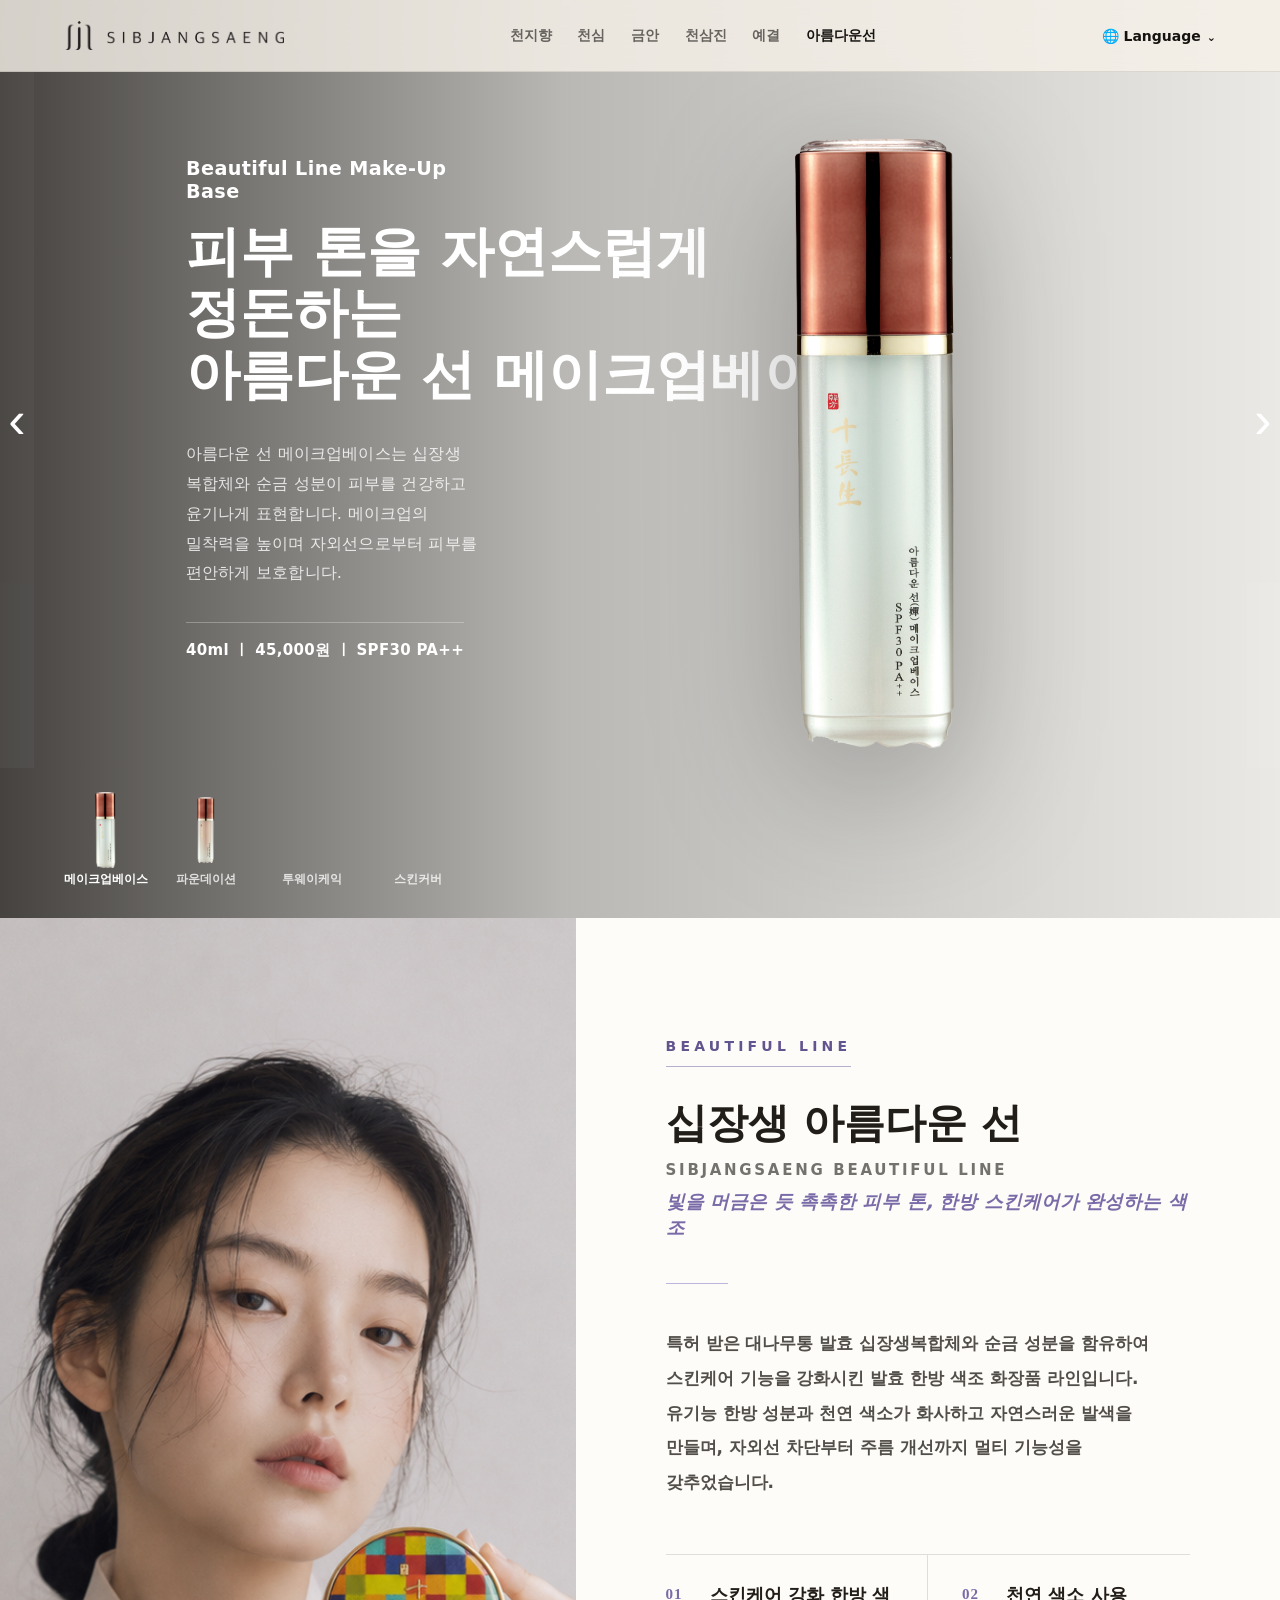
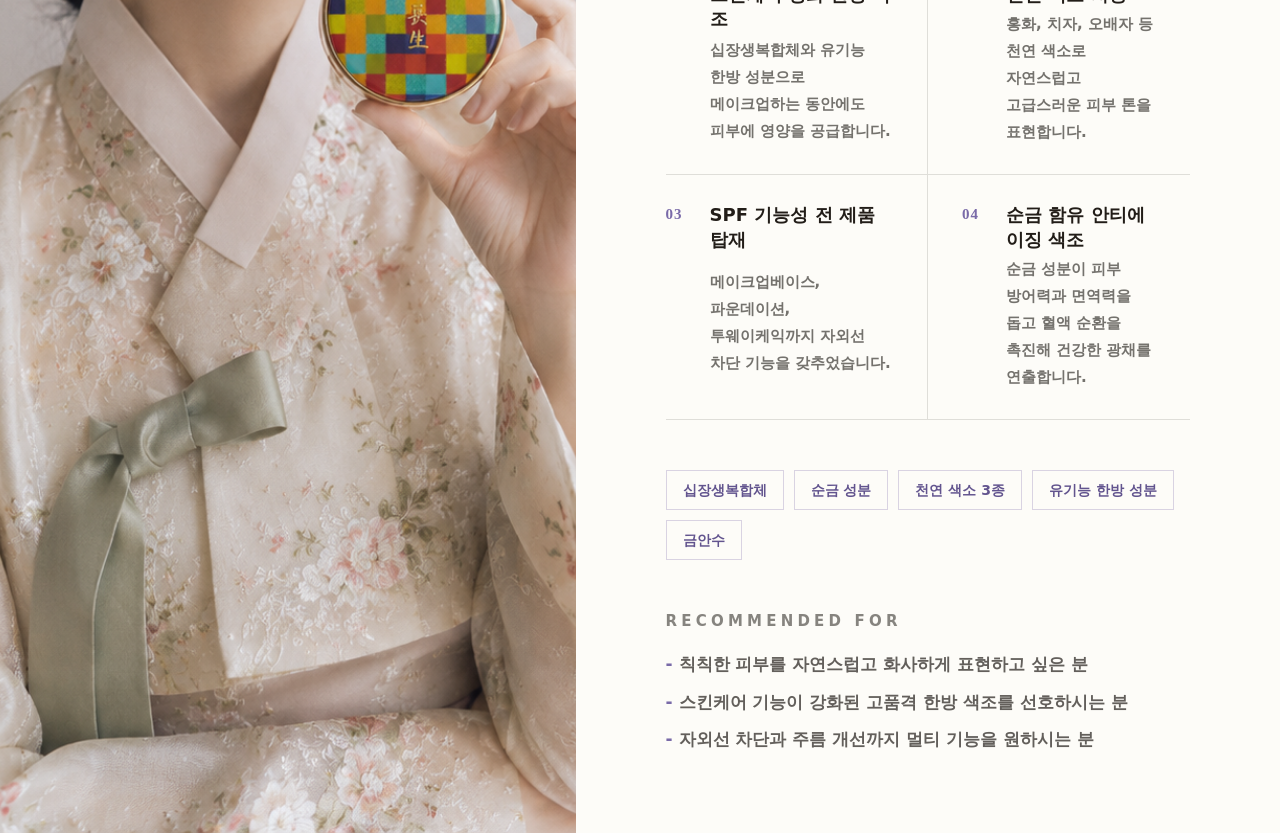
==== areumdaunseon.html @ 3af826fe "update" ====
<!doctype html>
<html lang="ko">
  <head>
    <meta charset="utf-8" />
    <meta name="viewport" content="width=device-width, initial-scale=1" />
    <title>아름다운선 | 십장생</title>
    <meta name="description" content="십장생 아름다운선 라인의 비주얼 제품소개 페이지입니다." />
    <link rel="stylesheet" href="product.css" />
  </head>
  <body class="has-line-info">
    <header class="product-header">
      <a class="product-logo" href="index.html" aria-label="십장생 홈">
        <img src="assets/logo-sipjangsaeng.png" alt="SIBJANGSAENG" />
      </a>
      <nav aria-label="제품 라인 메뉴">
        <a href="cheonjihyang.html"><span data-i18n="line.cheonjihyang">천지향</span></a>
        <a href="cheonsim.html"><span data-i18n="line.cheonsim">천심</span></a>
        <a href="kuman.html"><span data-i18n="line.kuman">금안</span></a>
        <a href="cheonsamjin.html"><span data-i18n="line.cheonsamjin">천삼진</span></a>
        <a href="yegyeol.html"><span data-i18n="line.yegyeol">예결</span></a>
        <a class="is-active" href="areumdaunseon.html"><span data-i18n="line.beautiful">아름다운선</span></a>
      </nav>
      <div class="language-menu product-language-menu">
        <button class="language-toggle" type="button" aria-expanded="false" aria-haspopup="true">🌐 Language</button>
        <div class="language-panel" aria-label="Language selection">
          <button type="button" data-lang="ko">한국어</button>
          <button type="button" data-lang="en">English</button>
          <button type="button" data-lang="ja">日本語</button>
          <button type="button" data-lang="zh-CN">中文</button>
          <button type="button" data-lang="fr">Français</button>
          <button type="button" data-lang="it">Italiano</button>
          <button type="button" data-lang="es">Español</button>
          <button type="button" data-lang="de">Deutsch</button>
          <button type="button" data-lang="pt">Português</button>
          <button type="button" data-lang="th">ไทย</button>
            <button type="button" data-lang="ru">Русский</button>
            <button type="button" data-lang="uz">Oʻzbek</button>
        </div>
      </div>
      <button class="product-menu-button" type="button" aria-label="제품 라인 메뉴 열기" aria-expanded="false" data-product-menu-button>
        <span></span>
        <span></span>
        <span></span>
      </button>
    </header>

    <main class="product-page" data-product-line="areumdaunseon" style="--detail-bg: url('assets/beautiful-line-bg.png')">
      <button class="product-arrow product-arrow-prev" type="button" data-detail-prev aria-label="이전 제품">‹</button>
      <section class="product-hero" aria-live="polite">
        <div class="product-copy is-active" data-detail-copy></div>
        <div class="product-visual is-active" data-detail-visual></div>
      </section>
      <nav class="product-thumbs" aria-label="아름다운선 제품 바로가기">
        <div class="product-thumbs-viewport">
          <div class="product-thumbs-track" data-detail-thumb-track></div>
        </div>
      </nav>
      <button class="product-arrow product-arrow-next" type="button" data-detail-next aria-label="다음 제품">›</button>
    </main>

    <section class="line-info-section line-info-beautiful" aria-labelledby="beautiful-info-title">
      <div class="line-info-media">
        <img src="assets/beautiful-info-model.png" alt="아름다운선 라인 이미지" />
      </div>
      <div class="line-info-content">
        <p class="line-info-label">BEAUTIFUL LINE</p>
        <h2 id="beautiful-info-title">십장생 아름다운 선</h2>
        <p class="line-info-subtitle">SIBJANGSAENG BEAUTIFUL LINE</p>
        <p class="line-info-quote">빛을 머금은 듯 촉촉한 피부 톤, 한방 스킨케어가 완성하는 색조</p>
        <span class="line-info-rule" aria-hidden="true"></span>
        <p class="line-info-lead">
          특허 받은 대나무통 발효 십장생복합체와 순금 성분을 함유하여 스킨케어 기능을
          강화시킨 발효 한방 색조 화장품 라인입니다. 유기능 한방 성분과 천연 색소가
          화사하고 자연스러운 발색을 만들며, 자외선 차단부터 주름 개선까지 멀티 기능성을 갖추었습니다.
        </p>
        <div class="line-info-cards">
          <article>
            <span>01</span>
            <h3>스킨케어 강화 한방 색조</h3>
            <p>십장생복합체와 유기능 한방 성분으로 메이크업하는 동안에도 피부에 영양을 공급합니다.</p>
          </article>
          <article>
            <span>02</span>
            <h3>천연 색소 사용</h3>
            <p>홍화, 치자, 오배자 등 천연 색소로 자연스럽고 고급스러운 피부 톤을 표현합니다.</p>
          </article>
          <article>
            <span>03</span>
            <h3>SPF 기능성 전 제품 탑재</h3>
            <p>메이크업베이스, 파운데이션, 투웨이케익까지 자외선 차단 기능을 갖추었습니다.</p>
          </article>
          <article>
            <span>04</span>
            <h3>순금 함유 안티에이징 색조</h3>
            <p>순금 성분이 피부 방어력과 면역력을 돕고 혈액 순환을 촉진해 건강한 광채를 연출합니다.</p>
          </article>
        </div>
        <div class="line-info-tags" aria-label="아름다운선 핵심 키워드">
          <span>십장생복합체</span>
          <span>순금 성분</span>
          <span>천연 색소 3종</span>
          <span>유기능 한방 성분</span>
          <span>금안수</span>
        </div>
        <div class="line-info-recommend">
          <h3>RECOMMENDED FOR</h3>
          <p>칙칙한 피부를 자연스럽고 화사하게 표현하고 싶은 분</p>
          <p>스킨케어 기능이 강화된 고품격 한방 색조를 선호하시는 분</p>
          <p>자외선 차단과 주름 개선까지 멀티 기능을 원하시는 분</p>
        </div>
      </div>
    </section>

    <script src="i18n.js"></script>
    <script src="product.js"></script>
  </body>
</html>
---- product.css ----
:root {
  --ink: #15130f;
  --paper: #f6f1e8;
}

* {
  box-sizing: border-box;
}

body {
  margin: 0;
  background: var(--paper);
  color: #fff;
  font-family: "Apple SD Gothic Neo", "Noto Sans KR", system-ui, sans-serif;
}

body.has-line-info {
  background: #fdfcf8;
}

a {
  color: inherit;
  text-decoration: none;
}

.product-header {
  align-items: center;
  background: rgba(246, 241, 232, 0.82);
  backdrop-filter: blur(18px);
  border-bottom: 1px solid rgba(21, 19, 15, 0.1);
  color: var(--ink);
  display: flex;
  height: 72px;
  justify-content: space-between;
  left: 0;
  padding: 0 clamp(20px, 5vw, 72px);
  position: fixed;
  right: 0;
  top: 0;
  z-index: 10;
}

.product-logo {
  align-items: center;
  display: flex;
  height: 42px;
  width: min(220px, 42vw);
}

.product-logo img {
  display: block;
  max-height: 34px;
  object-fit: contain;
  object-position: left center;
  width: 100%;
}

.product-header nav {
  display: flex;
  gap: clamp(14px, 2vw, 34px);
  font-size: 14px;
  font-weight: 700;
}

.product-header nav a {
  opacity: 0.62;
}

.product-header nav a.is-active,
.product-header nav a:hover {
  opacity: 1;
}

.language-menu {
  position: relative;
}

.language-toggle {
  appearance: none;
  background: transparent;
  border: 0;
  color: inherit;
  cursor: pointer;
  font: inherit;
  font-size: 14px;
  font-weight: 700;
  padding: 0;
}

.language-toggle::after {
  content: "⌄";
  font-size: 11px;
  margin-left: 6px;
}

.language-panel {
  background: rgba(253, 252, 248, 0.98);
  border: 1px solid rgba(21, 19, 15, 0.12);
  box-shadow: 0 18px 40px rgba(21, 19, 15, 0.14);
  display: grid;
  gap: 2px;
  min-width: 156px;
  opacity: 0;
  padding: 10px;
  pointer-events: none;
  position: absolute;
  right: 0;
  top: calc(100% + 18px);
  transform: translateY(-8px);
  transition: opacity 180ms ease, transform 180ms ease;
}

.language-menu.is-open .language-panel {
  opacity: 1;
  pointer-events: auto;
  transform: translateY(0);
}

.language-panel button {
  appearance: none;
  background: transparent;
  border: 0;
  color: var(--ink);
  cursor: pointer;
  font: inherit;
  font-size: 13px;
  padding: 9px 10px;
  text-align: left;
}

.language-panel button:hover {
  background: rgba(154, 106, 55, 0.1);
}

.language-panel button.is-active {
  background: rgba(154, 106, 55, 0.16);
  font-weight: 800;
}

.product-menu-button {
  align-items: center;
  appearance: none;
  background: transparent;
  border: 0;
  color: var(--ink);
  cursor: pointer;
  display: none;
  flex-direction: column;
  gap: 5px;
  height: 42px;
  justify-content: center;
  padding: 0;
  width: 42px;
}

.product-menu-button span {
  background: currentColor;
  display: block;
  height: 1.5px;
  transition:
    opacity 220ms ease,
    transform 220ms ease;
  width: 23px;
}

.product-header.is-menu-open .product-menu-button span:nth-child(1) {
  transform: translateY(6.5px) rotate(45deg);
}

.product-header.is-menu-open .product-menu-button span:nth-child(2) {
  opacity: 0;
}

.product-header.is-menu-open .product-menu-button span:nth-child(3) {
  transform: translateY(-6.5px) rotate(-45deg);
}

.product-page {
  min-height: 100vh;
  overflow: hidden;
  position: relative;
}

.product-page::before {
  background:
    linear-gradient(90deg, rgba(11, 8, 6, 0.76), rgba(11, 8, 6, 0.28) 44%, rgba(11, 8, 6, 0.08)),
    var(--detail-bg) center / cover;
  content: "";
  inset: 0;
  position: absolute;
}

.product-hero {
  align-items: center;
  display: grid;
  gap: clamp(64px, 8vw, 142px);
  grid-template-columns: minmax(330px, 0.72fr) minmax(360px, 1.08fr);
  min-height: 100vh;
  padding: 120px clamp(72px, 10vw, 180px) 70px;
  position: relative;
  z-index: 1;
}

.product-copy {
  max-width: 560px;
  margin-left: clamp(58px, 4vw, 96px);
}

.product-kicker {
  font-size: clamp(15px, 1.5vw, 22px);
  font-weight: 700;
  letter-spacing: 0.02em;
  margin: 0 0 18px;
}

.product-kicker br {
  display: block;
}

.product-copy h1 {
  font-size: clamp(38px, 4.25vw, 72px);
  font-weight: 800;
  line-height: 1.13;
  margin: 0;
}

.product-copy-compact h1 {
  font-size: clamp(34px, 3.65vw, 62px);
}

.product-copy h1 span {
  display: block;
  white-space: nowrap;
}

.product-copy-translated h1 span {
  overflow-wrap: anywhere;
  white-space: normal !important;
}



.product-copy > p:not(.product-kicker):not(.product-meta) {
  color: rgba(255, 255, 255, 0.82);
  font-size: clamp(16px, 1.28vw, 20px);
  letter-spacing: 0.01em;
  line-height: 2.05;
  margin: 34px 0 0;
  max-width: 620px;
  word-break: keep-all;
}

.product-meta {
  border-top: 1px solid rgba(255, 255, 255, 0.28);
  color: #fff;
  display: inline-flex;
  font-size: clamp(15px, 1.08vw, 18px);
  font-weight: 700;
  letter-spacing: 0.02em;
  margin-top: 34px;
  padding-top: 18px;
  white-space: nowrap;
}

.product-copy.is-active {
  animation: copyDrop 760ms ease both;
}

.product-visual {
  align-items: center;
  display: flex;
  justify-content: center;
}

.product-visual img {
  display: block;
  filter: drop-shadow(0 40px 70px rgba(0, 0, 0, 0.28));
  max-height: min(72vh, 760px);
  max-width: min(42vw, 640px);
  object-fit: contain;
  width: 100%;
}

.product-visual-smaller img {
  max-height: min(65vh, 684px);
  max-width: min(37.8vw, 576px);
}

.product-visual-scale-140 img {
  max-height: min(86vh, 1064px);
  max-width: min(58.8vw, 896px);
}

.product-visual-scale-130 img {
  max-height: min(82vh, 988px);
  max-width: min(54.6vw, 832px);
}

.product-visual-scale-120 img {
  max-height: min(80vh, 912px);
  max-width: min(50.4vw, 768px);
}

.product-visual-scale-80 img {
  max-height: min(57.6vh, 608px);
  max-width: min(33.6vw, 512px);
}

.product-visual-scale-60 img {
  max-height: min(43.2vh, 456px);
  max-width: min(25.2vw, 384px);
}

.product-visual-sun img {
  max-height: min(57.6vh, 608px);
  max-width: min(33.6vw, 512px);
}

.product-image-pending {
  align-items: center;
  border: 1px solid rgba(255, 255, 255, 0.38);
  color: rgba(255, 255, 255, 0.78);
  display: flex;
  font-size: 15px;
  font-weight: 800;
  height: min(52vh, 520px);
  justify-content: center;
  letter-spacing: 0.08em;
  max-width: min(34vw, 420px);
  width: min(34vw, 420px);
}

.product-visual.is-active {
  animation: productSwap 700ms ease both;
}

.product-arrow {
  align-items: center;
  appearance: none;
  background: rgba(255, 255, 255, 0.06);
  border: 0;
  bottom: 0;
  color: #fff;
  cursor: pointer;
  display: flex;
  font-family: Arial, sans-serif;
  font-size: clamp(58px, 6vw, 96px);
  height: auto;
  justify-content: center;
  line-height: 1;
  padding: 0;
  position: absolute;
  top: 0;
  width: clamp(44px, 5vw, 78px);
  z-index: 2;
}

.product-arrow:hover {
  background: rgba(255, 255, 255, 0.12);
}

.product-arrow-prev {
  left: 0;
}

.product-arrow-next {
  right: 0;
}

.product-thumbs {
  align-items: end;
  bottom: 32px;
  display: block;
  left: clamp(130px, 14vw, 276px);
  max-width: min(410px, 40vw);
  position: absolute;
  z-index: 3;
}

.product-thumbs-viewport {
  overflow: hidden;
  width: 100%;
}

.product-thumbs-track {
  align-items: end;
  display: flex;
  gap: 14px;
  transition: transform 360ms ease;
  will-change: transform;
}

.product-thumbs button {
  align-items: center;
  appearance: none;
  background: transparent;
  border: 0;
  color: rgba(255, 255, 255, 0.78);
  cursor: pointer;
  display: grid;
  flex: 0 0 92px;
  gap: 7px;
  justify-items: center;
  min-width: 92px;
  padding: 10px 10px 9px;
}

.product-thumbs img {
  display: block;
  height: auto;
  max-height: 72px;
  max-width: 72px;
  object-fit: contain;
  transition: transform 240ms ease;
  width: auto;
}

.product-thumbs button.product-thumb-small img {
  max-height: 50px;
  max-width: 50px;
}

.product-thumb-pending {
  border: 1px solid rgba(255, 255, 255, 0.42);
  display: block;
  height: 72px;
  transition: transform 240ms ease;
  width: 42px;
}

.product-thumbs span {
  font-size: 12px;
  font-weight: 800;
  line-height: 1;
  white-space: nowrap;
}

html.is-translated .product-thumbs button {
  flex-basis: 104px;
  min-width: 104px;
}

html.is-translated .product-thumbs {
  max-width: min(584px, 46vw);
  width: min(584px, 46vw);
}

html.is-translated .product-thumbs span {
  display: -webkit-box;
  line-height: 1.16;
  max-width: 96px;
  min-height: 28px;
  overflow: hidden;
  overflow-wrap: anywhere;
  text-align: center;
  white-space: normal;
  -webkit-box-orient: vertical;
  -webkit-line-clamp: 2;
}

.product-thumbs button:hover img,
.product-thumbs button.is-active img,
.product-thumbs button:hover .product-thumb-pending,
.product-thumbs button.is-active .product-thumb-pending {
  transform: scale(1.12);
}

.product-thumbs button.is-active {
  color: #fff;
}

.line-info-section {
  background: #fdfcf8;
  color: #201c17;
  display: grid;
  grid-template-columns: minmax(360px, 45vw) minmax(520px, 1fr);
  min-height: 100vh;
  overflow: hidden;
  --line-accent: #ad8746;
  --line-accent-strong: #9c7539;
  --line-accent-soft: rgba(174, 135, 70, 0.32);
  --line-accent-rule: #cfb885;
  --line-accent-border: rgba(174, 135, 70, 0.62);
  --line-media-bg: linear-gradient(180deg, rgba(54, 31, 13, 0.95), rgba(36, 20, 8, 1)), #351d09;
}

.line-info-media {
  background: var(--line-media-bg);
  display: flex;
  min-height: 100vh;
  opacity: 0;
  transform: translateX(-58px);
  transition:
    opacity 900ms ease,
    transform 900ms cubic-bezier(0.2, 0.72, 0.22, 1);
}

.line-info-media img {
  display: block;
  height: 100%;
  min-height: 100vh;
  object-fit: cover;
  object-position: center;
  width: 100%;
}

.line-info-content {
  align-self: center;
  opacity: 0;
  padding: 118px clamp(56px, 7vw, 130px) 78px;
  transform: translateX(58px);
  transition:
    opacity 900ms ease 120ms,
    transform 900ms cubic-bezier(0.2, 0.72, 0.22, 1) 120ms;
}

.line-info-section.is-visible .line-info-media,
.line-info-section.is-visible .line-info-content {
  opacity: 1;
  transform: translateX(0);
}

.line-info-content > * {
  opacity: 0;
  transform: translateY(-26px);
  transition:
    opacity 700ms ease,
    transform 700ms cubic-bezier(0.2, 0.72, 0.22, 1);
}

.line-info-section.is-visible .line-info-content > * {
  opacity: 1;
  transform: translateY(0);
}

.line-info-section.is-visible .line-info-content > *:nth-child(1) {
  transition-delay: 260ms;
}

.line-info-section.is-visible .line-info-content > *:nth-child(2) {
  transition-delay: 340ms;
}

.line-info-section.is-visible .line-info-content > *:nth-child(3) {
  transition-delay: 420ms;
}

.line-info-section.is-visible .line-info-content > *:nth-child(4) {
  transition-delay: 500ms;
}

.line-info-section.is-visible .line-info-content > *:nth-child(5) {
  transition-delay: 580ms;
}

.line-info-section.is-visible .line-info-content > *:nth-child(6) {
  transition-delay: 660ms;
}

.line-info-section.is-visible .line-info-content > *:nth-child(7) {
  transition-delay: 740ms;
}

.line-info-section.is-visible .line-info-content > *:nth-child(8) {
  transition-delay: 820ms;
}

.line-info-section.is-visible .line-info-content > *:nth-child(9) {
  transition-delay: 900ms;
}

.line-info-label {
  border-bottom: 1px solid var(--line-accent-border);
  background: transparent;
  color: var(--line-accent-strong);
  display: inline-flex;
  font-size: 14px;
  font-weight: 900;
  letter-spacing: 0.3em;
  margin: 0 0 34px;
  padding: 0 0 12px;
}

.line-info-content h2 {
  color: #211d18;
  font-size: clamp(38px, 3.2vw, 58px);
  font-weight: 900;
  letter-spacing: 0;
  line-height: 1.12;
  margin: 0 0 14px;
}

.line-info-subtitle {
  color: rgba(33, 29, 24, 0.62);
  font-size: clamp(15px, 1.1vw, 19px);
  font-weight: 800;
  letter-spacing: 0.18em;
  margin: 0 0 10px;
}

.line-info-quote {
  color: var(--line-accent);
  font-size: clamp(18px, 1.45vw, 25px);
  font-style: italic;
  font-weight: 700;
  margin: 0;
}

.line-info-rule {
  background: var(--line-accent-rule);
  display: block;
  height: 1px;
  margin: 42px 0 42px;
  width: 62px;
}

.line-info-lead {
  color: rgba(33, 29, 24, 0.78);
  font-size: clamp(17px, 1.2vw, 21px);
  font-weight: 600;
  line-height: 2.05;
  margin: 0;
  max-width: 900px;
  word-break: keep-all;
}

.line-info-cards {
  display: grid;
  border-top: 1px solid rgba(48, 40, 31, 0.14);
  gap: 0;
  grid-template-columns: repeat(2, minmax(240px, 1fr));
  margin-top: 54px;
}

.line-info-cards article {
  background: transparent;
  border-bottom: 1px solid rgba(48, 40, 31, 0.14);
  display: grid;
  gap: 4px 14px;
  grid-template-columns: auto 1fr;
  min-height: 138px;
  padding: 28px 30px 28px 0;
}

.line-info-cards article:nth-child(odd) {
  border-right: 1px solid rgba(48, 40, 31, 0.14);
  padding-right: 34px;
}

.line-info-cards article:nth-child(even) {
  padding-left: 34px;
}

.line-info-cards article span {
  color: var(--line-accent);
  font-family: Georgia, "Times New Roman", serif;
  font-size: 15px;
  font-weight: 700;
  grid-row: span 2;
  letter-spacing: 0.06em;
  line-height: 1.55;
  min-width: 30px;
}

.line-info-cards h3 {
  color: #221d18;
  font-size: 18px;
  font-weight: 900;
  line-height: 1.35;
  margin: 0;
}

.line-info-cards p {
  color: rgba(33, 29, 24, 0.62);
  font-size: 15px;
  font-weight: 600;
  line-height: 1.8;
  margin: 0;
  word-break: keep-all;
}

.line-info-tags {
  display: flex;
  flex-wrap: wrap;
  gap: 10px;
  margin-top: 50px;
}

.line-info-tags span {
  border: 1px solid var(--line-accent-soft);
  color: var(--line-accent-strong);
  display: inline-flex;
  font-size: 14px;
  font-weight: 900;
  line-height: 1;
  padding: 12px 16px;
  white-space: nowrap;
}

.line-info-recommend {
  margin-top: 52px;
}

.line-info-recommend h3 {
  color: rgba(33, 29, 24, 0.54);
  font-size: 15px;
  font-weight: 900;
  letter-spacing: 0.28em;
  margin: 0 0 20px;
}

.line-info-recommend p {
  color: rgba(33, 29, 24, 0.7);
  font-size: 17px;
  font-weight: 600;
  line-height: 1.75;
  margin: 8px 0 0;
  word-break: keep-all;
}

.line-info-recommend p::before {
  color: var(--line-accent);
  content: "- ";
}

.line-info-cheonsim {
  --line-accent: #ad8746;
  --line-accent-strong: #8b6932;
  --line-accent-soft: rgba(174, 135, 70, 0.3);
  --line-accent-rule: #cfb885;
  --line-accent-border: rgba(174, 135, 70, 0.58);
  --line-media-bg: linear-gradient(180deg, #2b1907, #160b02);
}

.line-info-kuman {
  --line-accent: #b68c3d;
  --line-accent-strong: #8e6b2b;
  --line-accent-soft: rgba(182, 140, 61, 0.3);
  --line-accent-rule: #d4bd83;
  --line-accent-border: rgba(182, 140, 61, 0.58);
  --line-media-bg: linear-gradient(180deg, #3a2508, #1d1002);
}

.line-info-cheonsamjin {
  --line-accent: #b7914b;
  --line-accent-strong: #8b6d36;
  --line-accent-soft: rgba(183, 145, 75, 0.3);
  --line-accent-rule: #d6bf88;
  --line-accent-border: rgba(183, 145, 75, 0.58);
  --line-media-bg: linear-gradient(180deg, #211803, #100b01);
}

.line-info-yegyul {
  --line-accent: #b46a88;
  --line-accent-strong: #9a5774;
  --line-accent-soft: rgba(180, 106, 136, 0.28);
  --line-accent-rule: #d8b4c3;
  --line-accent-border: rgba(180, 106, 136, 0.52);
  --line-media-bg: linear-gradient(180deg, #35111f, #1e0910);
}

.line-info-beautiful {
  --line-accent: #796aa8;
  --line-accent-strong: #62548e;
  --line-accent-soft: rgba(121, 106, 168, 0.28);
  --line-accent-rule: #beb5dc;
  --line-accent-border: rgba(121, 106, 168, 0.52);
  --line-media-bg: linear-gradient(180deg, #211b37, #120e22);
}

@keyframes copyDrop {
  from {
    opacity: 0;
    transform: translateY(-34px);
  }

  to {
    opacity: 1;
    transform: translateY(0);
  }
}

@keyframes productSwap {
  from {
    opacity: 0;
    transform: translateX(34px);
  }

  to {
    opacity: 1;
    transform: translateX(0);
  }
}

@media (max-width: 1280px) {
  .product-hero {
    padding-bottom: 150px;
  }

  .product-copy {
    padding-bottom: 56px;
  }

  .product-arrow {
    background: rgba(255, 255, 255, 0.035);
    bottom: 150px;
    font-size: 52px;
    top: 72px;
    width: 34px;
  }

  .product-arrow:hover {
    background: rgba(255, 255, 255, 0.08);
  }

  .product-thumbs {
    bottom: 24px;
    left: 54px;
    max-width: min(calc(100vw - 108px), 516px);
    width: min(calc(100vw - 108px), 516px);
  }

  html.is-translated .product-thumbs {
    max-width: min(calc(100vw - 108px), 600px);
    width: min(calc(100vw - 108px), 600px);
  }

  .product-copy > p:not(.product-kicker):not(.product-meta) {
    line-height: 1.82;
  }
}

@media (max-height: 760px) and (min-width: 861px) {
  .product-page {
    overflow: visible;
  }

  .product-page::before {
    bottom: auto;
    min-height: 100%;
  }

  .product-hero {
    min-height: 760px;
    padding-bottom: 210px;
  }

  .product-copy {
    padding-bottom: 0;
  }

  .product-copy h1 {
    font-size: clamp(42px, 4.2vw, 64px);
  }

  .product-copy > p:not(.product-kicker):not(.product-meta) {
    font-size: clamp(15px, 1.2vw, 18px);
    line-height: 1.85;
    margin-top: 24px;
  }

  .product-meta {
    margin-top: 28px;
  }

  .product-visual img {
    max-height: min(58vh, 520px);
  }

  .product-arrow {
    bottom: 160px;
  }

  .product-thumbs {
    bottom: 24px;
    left: clamp(150px, 14vw, 276px);
    max-width: min(640px, calc(100vw - 300px));
    width: min(640px, calc(100vw - 300px));
  }
}

@media (max-width: 860px) {
  .product-header {
    height: 64px;
    padding: 0 20px;
  }

  .product-logo {
    width: min(190px, 56vw);
  }

  .product-header nav {
    background: rgba(253, 252, 248, 0.97);
    border: 1px solid rgba(21, 19, 15, 0.12);
    box-shadow: 0 18px 40px rgba(0, 0, 0, 0.16);
    display: grid;
    font-size: 14px;
    gap: 0;
    min-width: 188px;
    opacity: 0;
    padding: 8px 0;
    pointer-events: none;
    position: absolute;
    right: 20px;
    top: calc(100% + 8px);
    transform: translateY(-8px);
    transition:
      opacity 220ms ease,
      transform 220ms ease;
  }

  .product-language-menu {
    margin-left: auto;
    margin-right: 4px;
  }

  .language-toggle {
    min-height: 42px;
    padding-inline: 8px;
  }

  .language-panel {
    right: 0;
    top: calc(100% + 8px);
  }

  .product-header.is-menu-open nav {
    opacity: 1;
    pointer-events: auto;
    transform: translateY(0);
  }

  .product-header nav a {
    border-bottom: 1px solid rgba(21, 19, 15, 0.08);
    padding: 13px 18px;
  }

  .product-header nav a:last-child {
    border-bottom: 0;
  }

  .product-menu-button {
    display: flex;
  }

  .product-hero {
    grid-template-columns: 1fr;
    gap: 22px;
    min-height: 100svh;
    padding: 86px 28px 124px;
  }

  .product-arrow {
    background: transparent;
    bottom: 128px;
    font-size: 42px;
    opacity: 0.72;
    top: 64px;
    width: 26px;
  }

  .product-arrow:hover {
    background: rgba(255, 255, 255, 0.06);
  }

  .product-visual {
    grid-row: 1;
  }

  .product-visual img {
    max-height: 35svh;
    max-width: min(72vw, 360px);
  }

  .product-image-pending {
    height: 44vh;
    max-width: 64vw;
    width: 64vw;
  }

  .product-thumbs {
    bottom: 14px;
    left: 28px;
    max-width: calc(100vw - 56px);
    width: calc(100vw - 56px);
  }

  .product-thumbs-track {
    gap: 8px;
  }

  .product-thumbs button {
    flex: 0 0 calc((100vw - 88px) / 5);
    min-width: calc((100vw - 88px) / 5);
    padding-left: 4px;
    padding-right: 4px;
  }

  .product-thumbs img {
    max-height: 50px;
    max-width: min(50px, 100%);
  }

  .product-thumbs span {
    font-size: 11px;
    line-height: 1.15;
    white-space: normal;
  }

  .product-thumb-pending {
    height: 58px;
  }

  .product-copy {
    margin-left: 0;
    padding-bottom: 0;
  }

  .product-copy h1 span {
    white-space: normal;
  }

  .product-copy h1 {
    font-size: clamp(30px, 9vw, 42px);
  }

  .product-kicker {
    font-size: 15px;
    margin-bottom: 12px;
  }

  .product-copy > p:not(.product-kicker):not(.product-meta) {
    font-size: 14px;
    line-height: 1.72;
    margin-top: 18px;
  }

  .product-meta {
    font-size: 13px;
    margin-top: 18px;
    padding-top: 12px;
    white-space: normal;
  }

  .line-info-section {
    grid-template-columns: 1fr;
  }

  .line-info-media {
    min-height: 52vh;
  }

  .line-info-media img {
    min-height: 52vh;
  }

  .line-info-content {
    padding: 64px 28px 78px;
  }

  .line-info-content h2 {
    font-size: clamp(32px, 9vw, 42px);
  }

  .line-info-label,
  .line-info-subtitle,
  .line-info-recommend h3 {
    letter-spacing: 0.12em;
  }

  .line-info-lead {
    font-size: 16px;
    line-height: 1.85;
  }

  .line-info-cards {
    grid-template-columns: 1fr;
  }

  .line-info-cards article,
  .line-info-cards article:nth-child(odd),
  .line-info-cards article:nth-child(even) {
    border-right: 0;
    padding-left: 0;
    padding-right: 0;
  }

  .line-info-tags span {
    white-space: normal;
  }
}

@media (max-width: 430px) {
  .product-header {
    padding-inline: 14px;
  }

  .product-logo {
    width: min(158px, 44vw);
  }

  .product-header nav {
    right: 14px;
  }

  .language-panel {
    max-height: calc(100svh - 84px);
    overflow: auto;
    right: -46px;
  }

  .product-hero {
    padding-inline: 22px;
  }

  .product-arrow {
    width: 22px;
  }

  .product-thumbs {
    left: 22px;
    max-width: calc(100vw - 44px);
    width: calc(100vw - 44px);
  }

  .product-thumbs button {
    flex-basis: calc((100vw - 76px) / 5);
    min-width: calc((100vw - 76px) / 5);
  }
}

html.is-translated .product-copy h1 span {
  overflow-wrap: anywhere;
  white-space: normal;
}
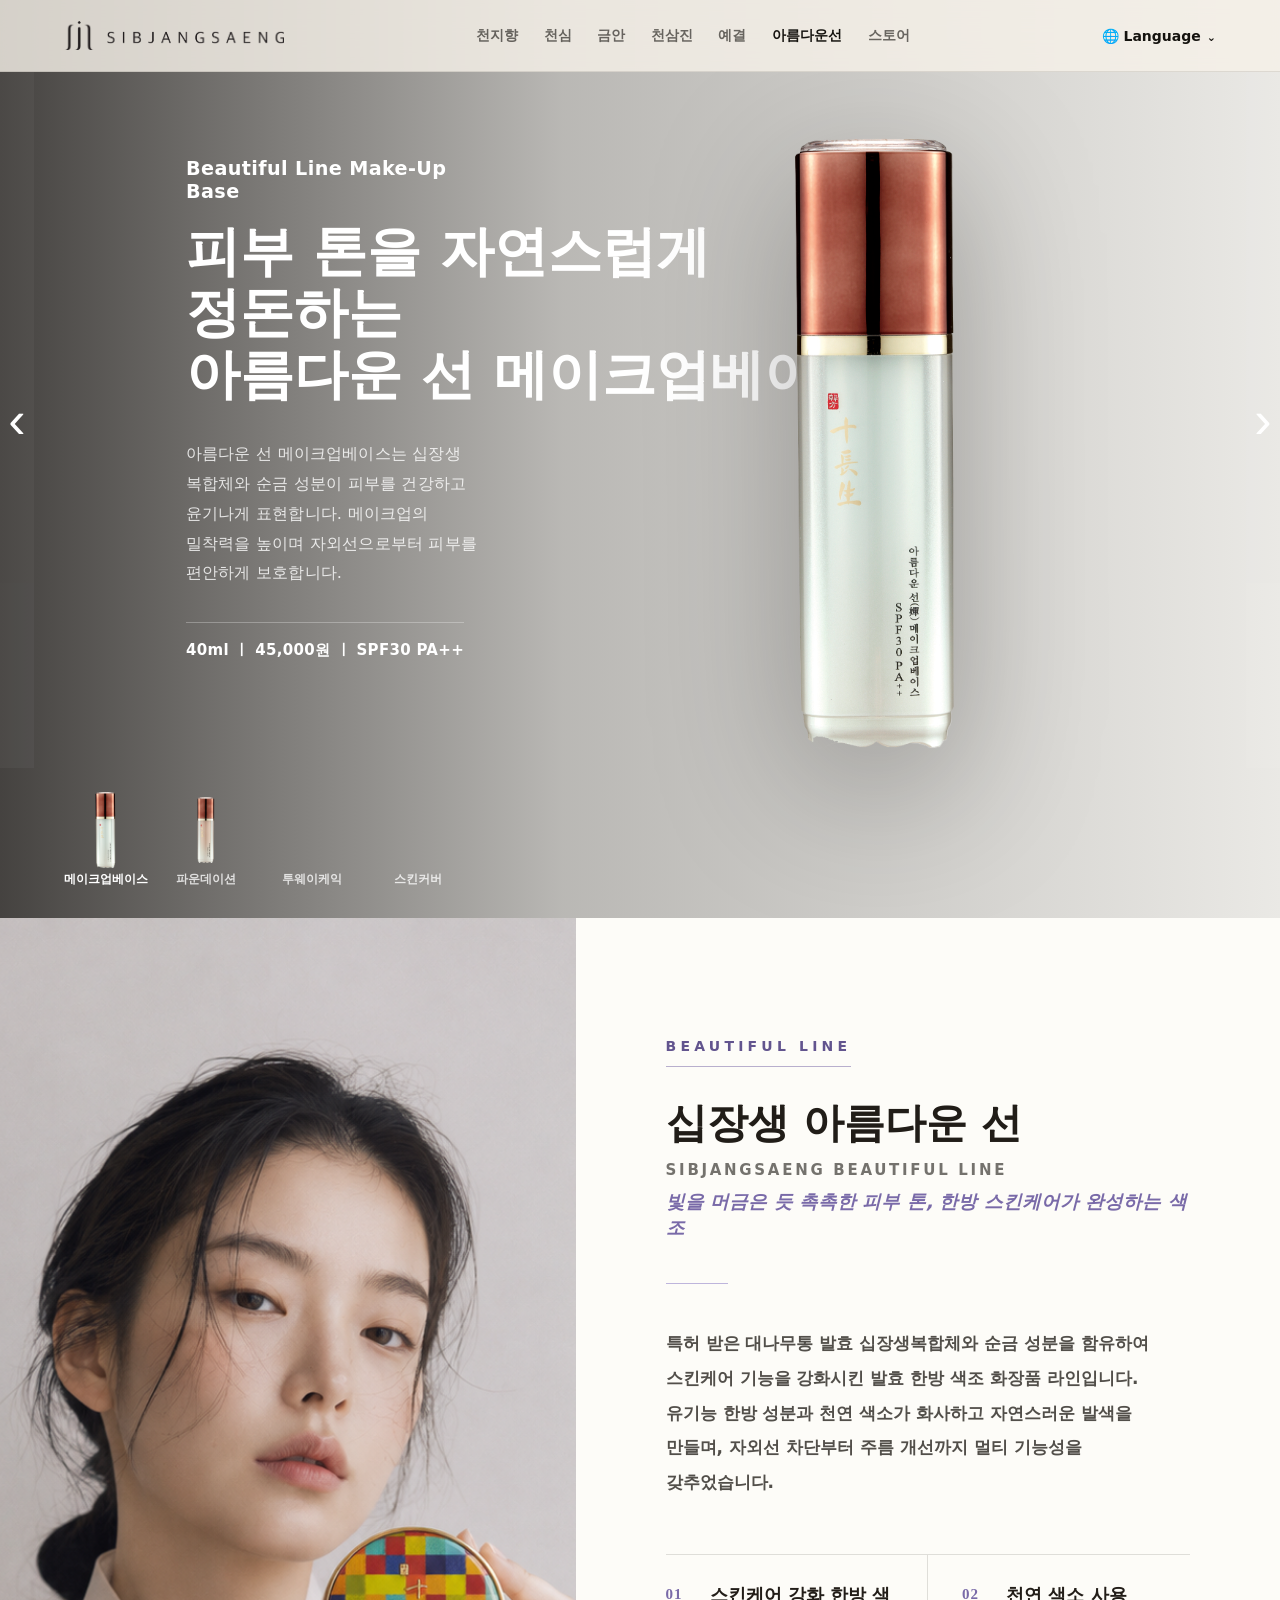
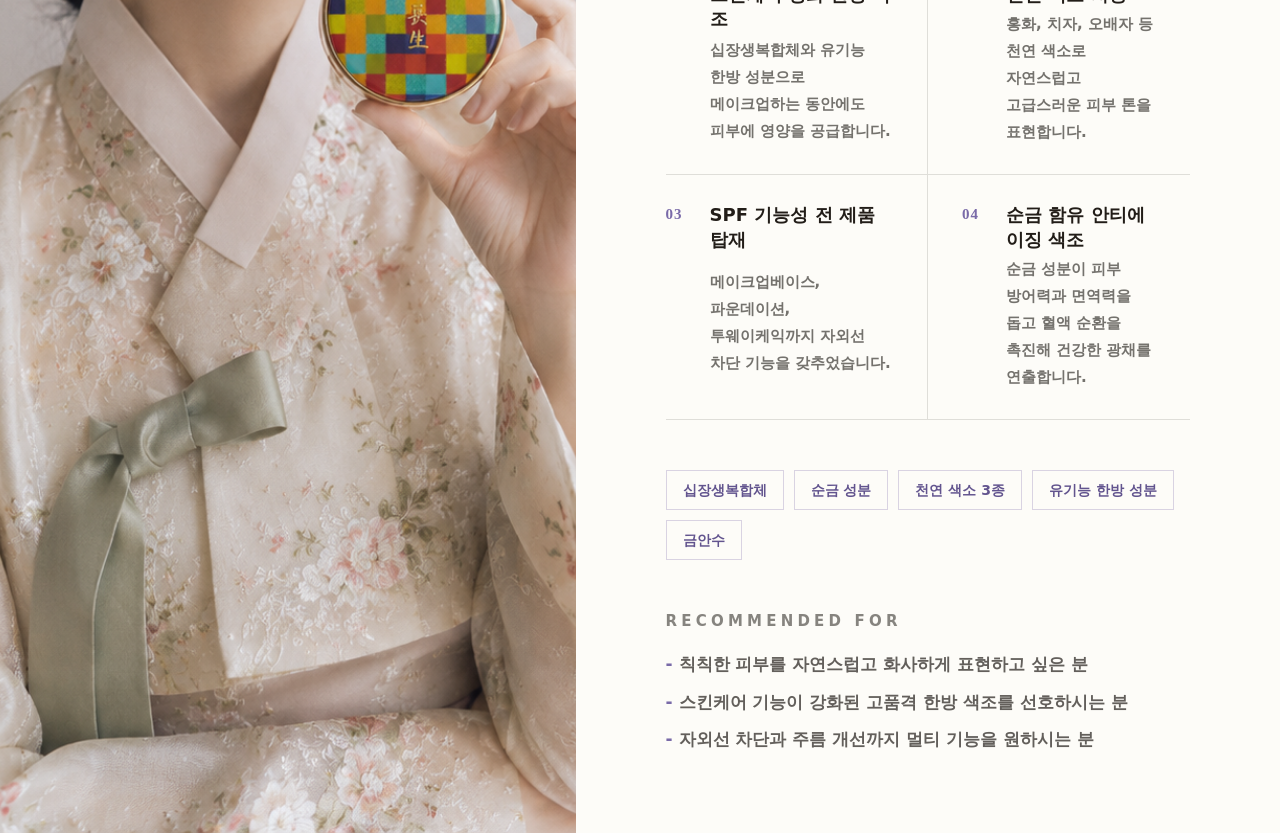
==== commit 18f8526b: "update" ====
--- a/areumdaunseon.html
+++ b/areumdaunseon.html
@@ -19,6 +19,9 @@
         <a href="cheonsamjin.html"><span data-i18n="line.cheonsamjin">천삼진</span></a>
         <a href="yegyeol.html"><span data-i18n="line.yegyeol">예결</span></a>
         <a class="is-active" href="areumdaunseon.html"><span data-i18n="line.beautiful">아름다운선</span></a>
+        <a href="https://mkt.shopping.naver.com/link/6a2a3dfd7754881f84810c9b" target="_blank" rel="noopener">
+          <span data-i18n="nav.store">스토어</span>
+        </a>
       </nav>
       <div class="language-menu product-language-menu">
         <button class="language-toggle" type="button" aria-expanded="false" aria-haspopup="true">🌐 Language</button>
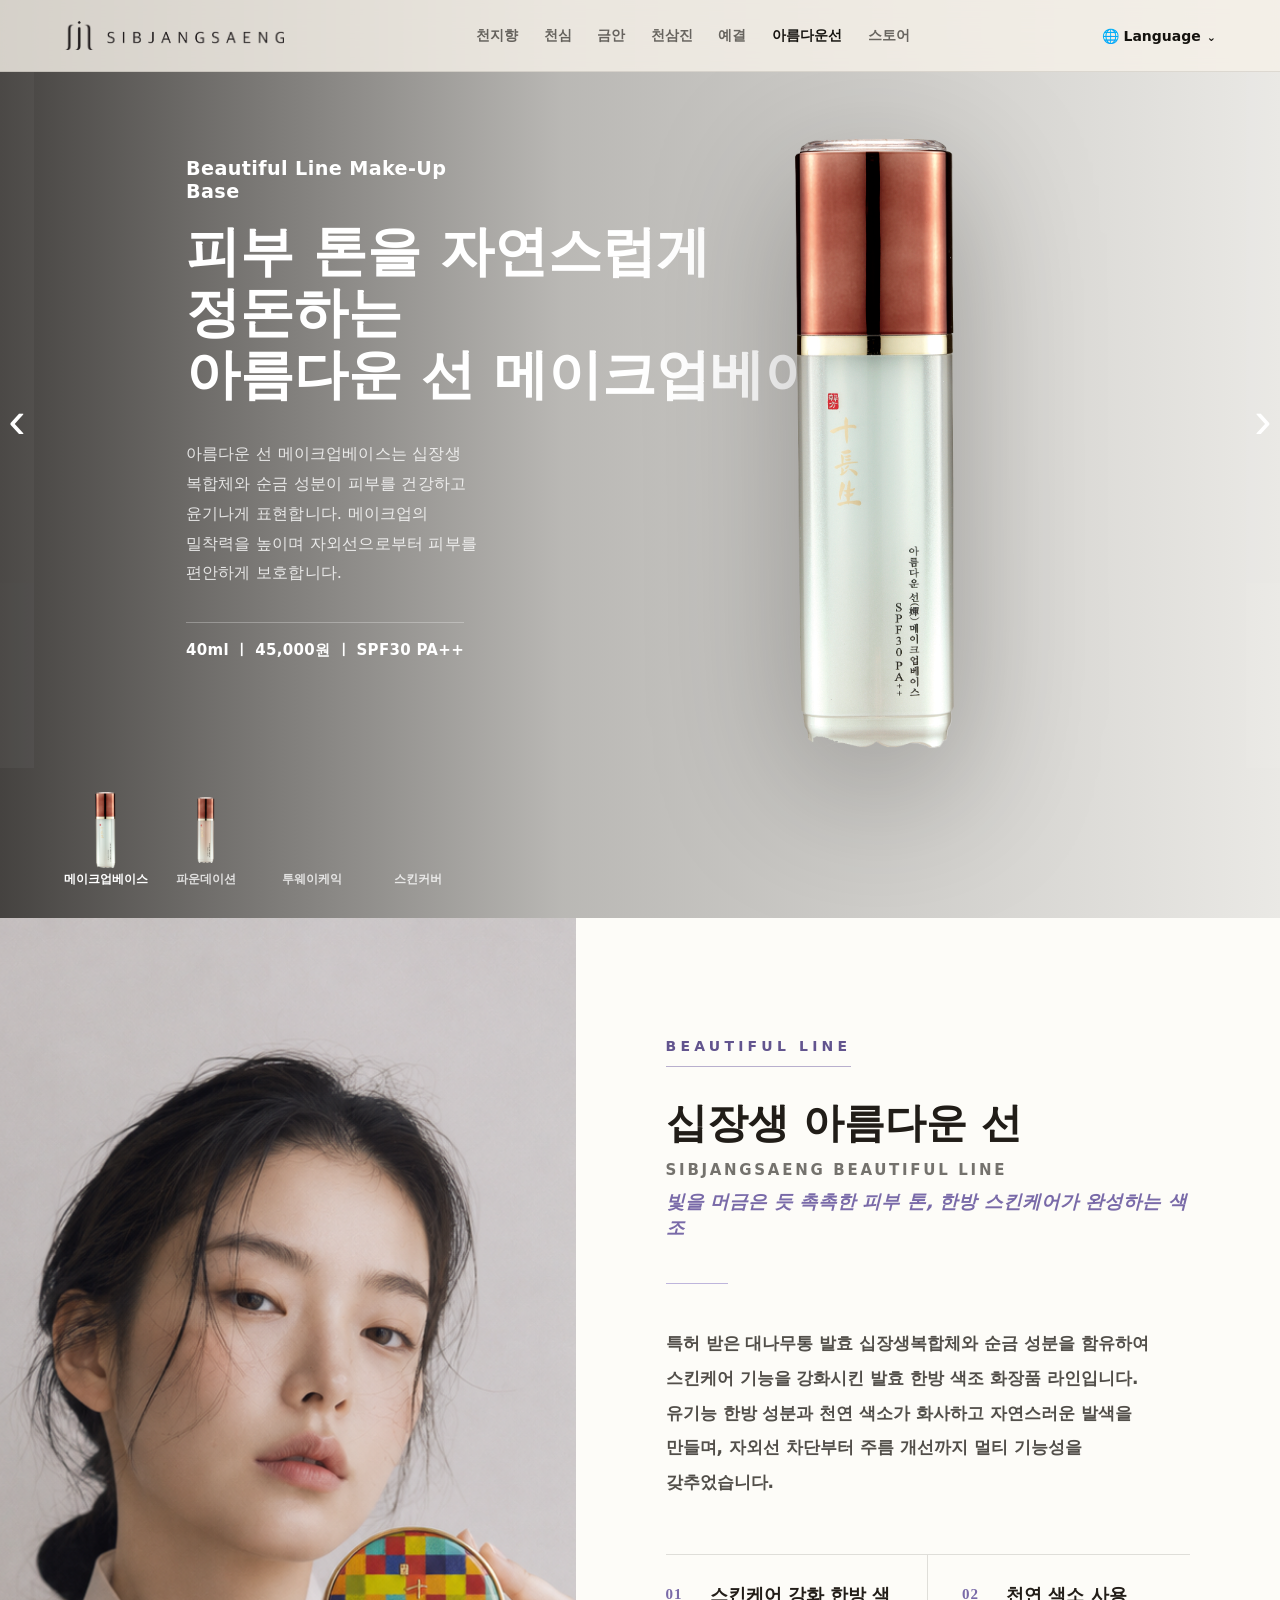
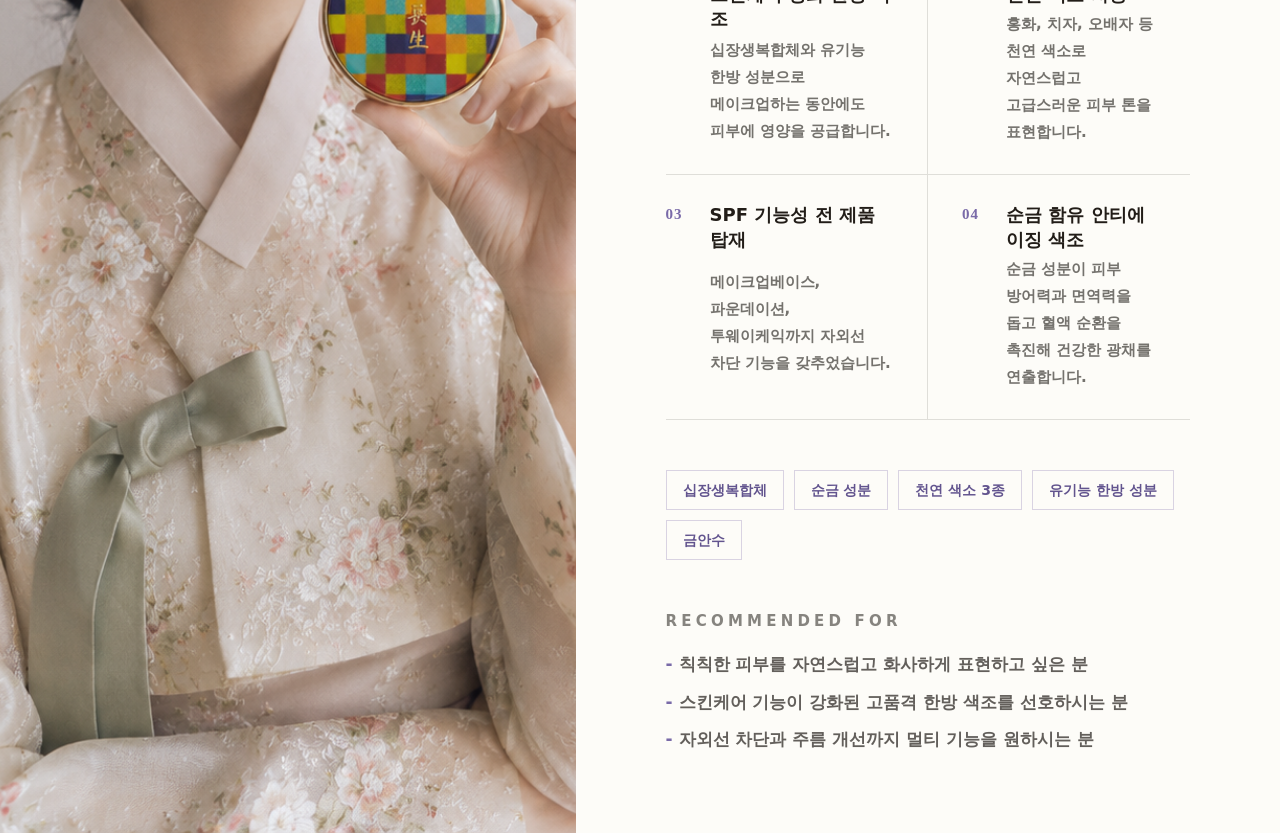
==== commit c6aa283c: "update" ====
--- a/areumdaunseon.html
+++ b/areumdaunseon.html
@@ -3,6 +3,7 @@
   <head>
     <meta charset="utf-8" />
     <meta name="viewport" content="width=device-width, initial-scale=1" />
+    <link rel="icon" href="favicon.ico" type="image/x-icon" />
     <title>아름다운선 | 십장생</title>
     <meta name="description" content="십장생 아름다운선 라인의 비주얼 제품소개 페이지입니다." />
     <link rel="stylesheet" href="product.css" />
--- a/product.css
+++ b/product.css
@@ -368,16 +368,20 @@
 }
 
 .product-thumbs {
-  align-items: end;
+  align-items: center;
   bottom: 32px;
-  display: block;
+  display: flex;
+  gap: 10px;
   left: clamp(130px, 14vw, 276px);
-  max-width: min(410px, 40vw);
+  max-width: min(616px, calc(100vw - 360px));
   position: absolute;
+  width: min(616px, calc(100vw - 360px));
   z-index: 3;
 }
 
 .product-thumbs-viewport {
+  flex: 1;
+  min-width: 0;
   overflow: hidden;
   width: 100%;
 }
@@ -386,11 +390,12 @@
   align-items: end;
   display: flex;
   gap: 14px;
+  touch-action: pan-y;
   transition: transform 360ms ease;
   will-change: transform;
 }
 
-.product-thumbs button {
+.product-thumbs-track button {
   align-items: center;
   appearance: none;
   background: transparent;
@@ -435,14 +440,14 @@
   white-space: nowrap;
 }
 
-html.is-translated .product-thumbs button {
+html.is-translated .product-thumbs-track button {
   flex-basis: 104px;
   min-width: 104px;
 }
 
 html.is-translated .product-thumbs {
-  max-width: min(584px, 46vw);
-  width: min(584px, 46vw);
+  max-width: min(676px, 50vw);
+  width: min(676px, 50vw);
 }
 
 html.is-translated .product-thumbs span {
@@ -467,6 +472,35 @@
 
 .product-thumbs button.is-active {
   color: #fff;
+}
+
+.product-thumb-arrow {
+  align-items: center;
+  appearance: none;
+  background: rgba(255, 255, 255, 0.1);
+  border: 1px solid rgba(255, 255, 255, 0.48);
+  border-radius: 50%;
+  color: #fff;
+  cursor: pointer;
+  display: flex;
+  flex: 0 0 34px;
+  font-family: Arial, sans-serif;
+  font-size: 24px;
+  height: 34px;
+  justify-content: center;
+  line-height: 1;
+  padding: 0 0 3px;
+  transition: background 180ms ease, opacity 180ms ease;
+  width: 34px;
+}
+
+.product-thumb-arrow:hover {
+  background: rgba(255, 255, 255, 0.22);
+}
+
+.product-thumb-arrow:disabled {
+  cursor: default;
+  opacity: 0.28;
 }
 
 .line-info-section {
@@ -816,13 +850,13 @@
   .product-thumbs {
     bottom: 24px;
     left: 54px;
-    max-width: min(calc(100vw - 108px), 516px);
-    width: min(calc(100vw - 108px), 516px);
+    max-width: min(calc(100vw - 108px), 616px);
+    width: min(calc(100vw - 108px), 616px);
   }
 
   html.is-translated .product-thumbs {
-    max-width: min(calc(100vw - 108px), 600px);
-    width: min(calc(100vw - 108px), 600px);
+    max-width: min(calc(100vw - 108px), 676px);
+    width: min(calc(100vw - 108px), 676px);
   }
 
   .product-copy > p:not(.product-kicker):not(.product-meta) {
@@ -874,8 +908,8 @@
   .product-thumbs {
     bottom: 24px;
     left: clamp(150px, 14vw, 276px);
-    max-width: min(640px, calc(100vw - 300px));
-    width: min(640px, calc(100vw - 300px));
+    max-width: min(616px, calc(100vw - 300px));
+    width: min(616px, calc(100vw - 300px));
   }
 }
 
@@ -980,35 +1014,54 @@
 
   .product-thumbs {
     bottom: 14px;
+    gap: 6px;
     left: 28px;
     max-width: calc(100vw - 56px);
     width: calc(100vw - 56px);
   }
 
   .product-thumbs-track {
-    gap: 8px;
-  }
-
-  .product-thumbs button {
-    flex: 0 0 calc((100vw - 88px) / 5);
-    min-width: calc((100vw - 88px) / 5);
-    padding-left: 4px;
-    padding-right: 4px;
+    gap: 6px;
+  }
+
+  .product-thumbs-track button,
+  html.is-translated .product-thumbs-track button {
+    flex: 0 0 calc((100vw - 142px) / 4);
+    min-width: calc((100vw - 142px) / 4);
+    padding: 7px 2px 6px;
   }
 
   .product-thumbs img {
-    max-height: 50px;
-    max-width: min(50px, 100%);
+    height: 48px;
+    max-height: 48px;
+    max-width: 100%;
+    object-fit: contain;
+    width: 100%;
   }
 
   .product-thumbs span {
-    font-size: 11px;
+    display: -webkit-box;
+    font-size: 10px;
     line-height: 1.15;
+    min-height: 23px;
+    overflow: hidden;
+    overflow-wrap: anywhere;
+    text-align: center;
     white-space: normal;
+    -webkit-box-orient: vertical;
+    -webkit-line-clamp: 2;
   }
 
   .product-thumb-pending {
     height: 58px;
+  }
+
+  .product-thumb-arrow {
+    display: flex;
+    flex-basis: 28px;
+    font-size: 20px;
+    height: 28px;
+    width: 28px;
   }
 
   .product-copy {
@@ -1123,9 +1176,10 @@
     width: calc(100vw - 44px);
   }
 
-  .product-thumbs button {
-    flex-basis: calc((100vw - 76px) / 5);
-    min-width: calc((100vw - 76px) / 5);
+  .product-thumbs-track button,
+  html.is-translated .product-thumbs-track button {
+    flex-basis: calc((100vw - 130px) / 4);
+    min-width: calc((100vw - 130px) / 4);
   }
 }
 
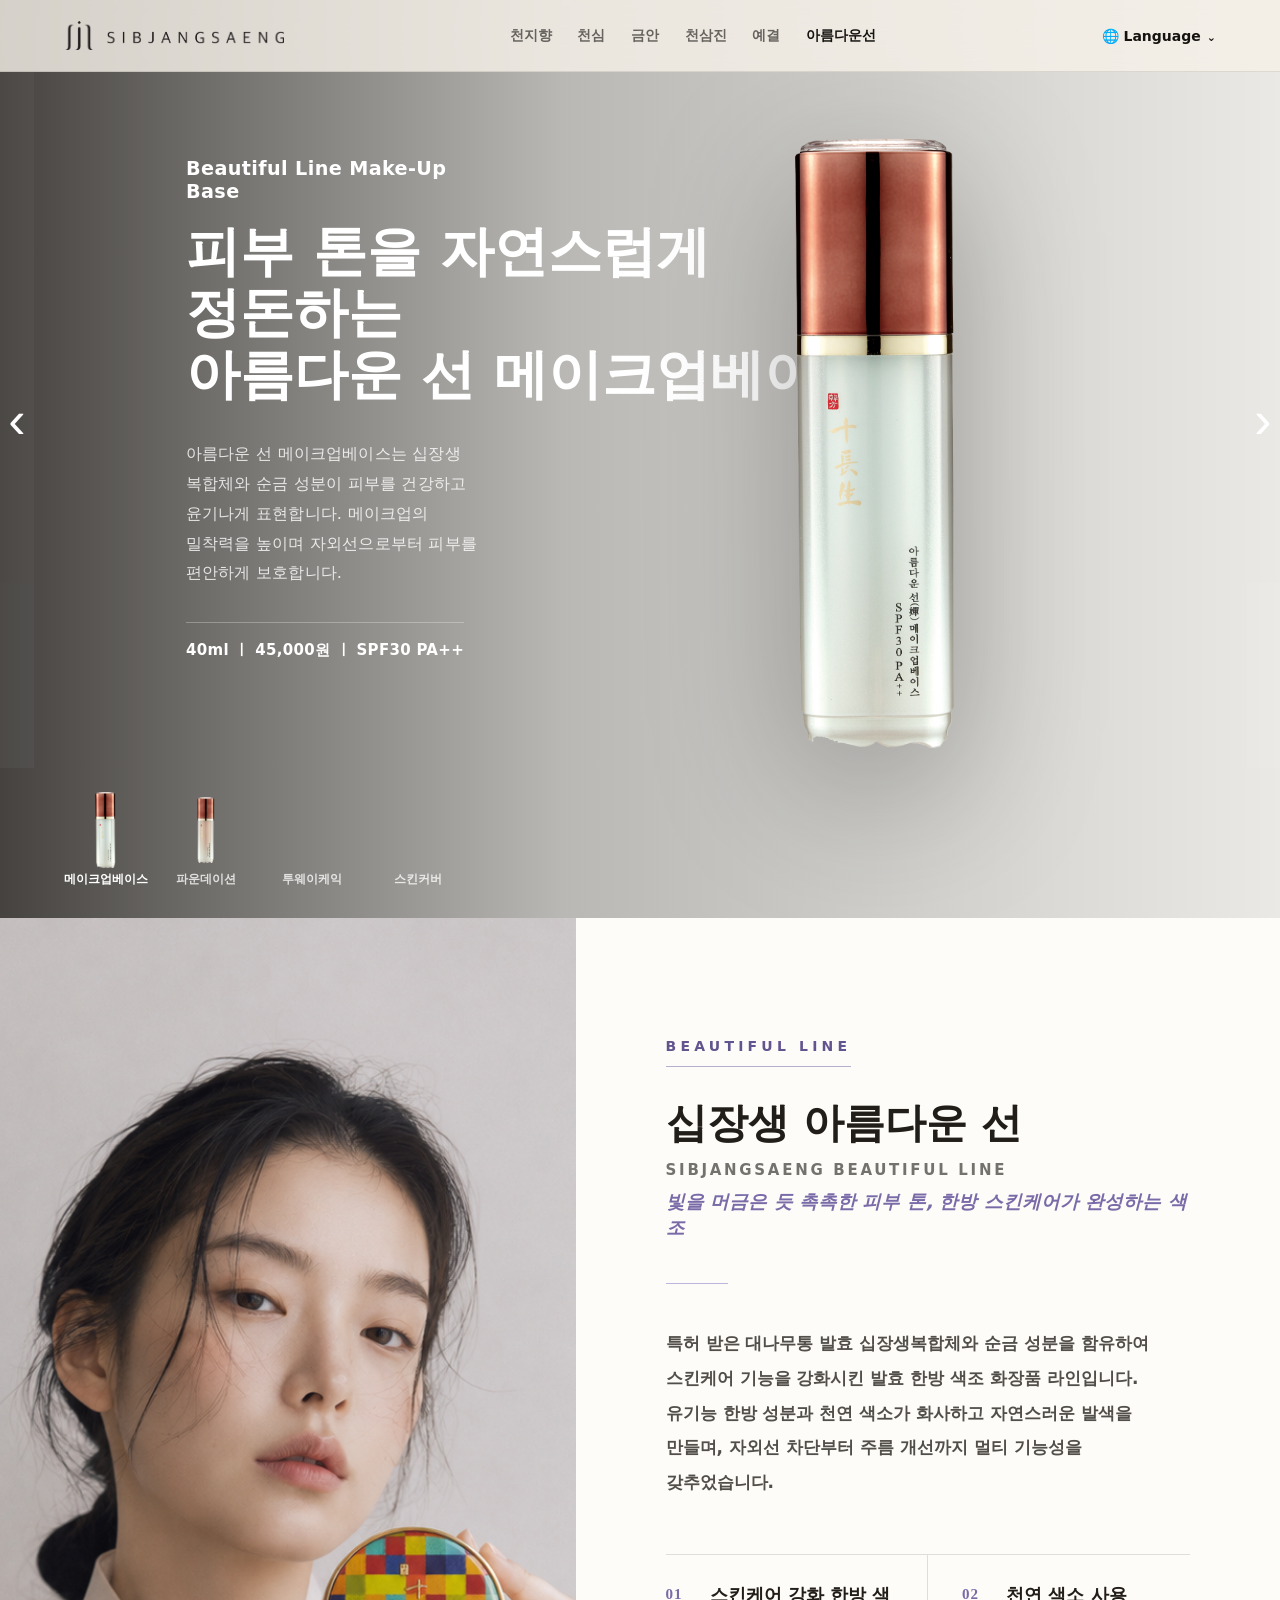
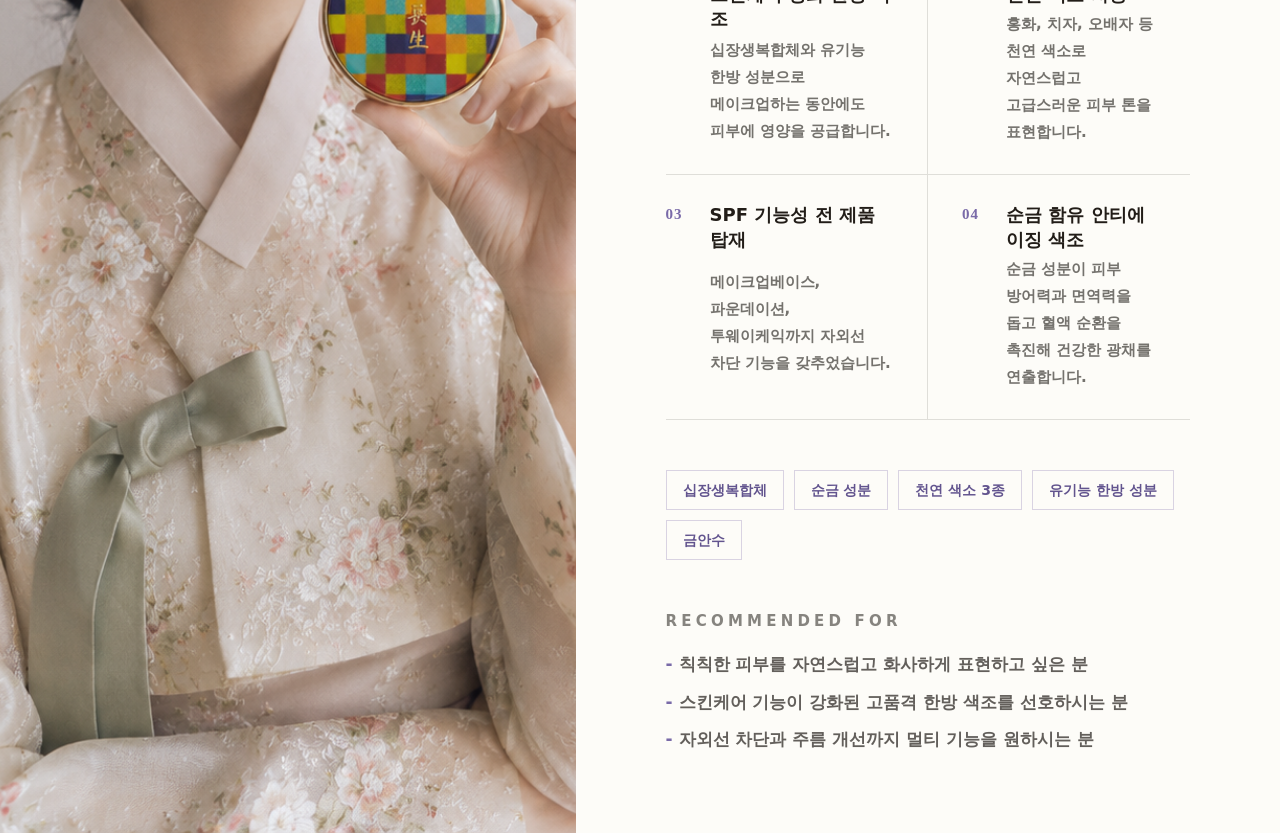
==== commit 62096a9e: "update" ====
--- a/areumdaunseon.html
+++ b/areumdaunseon.html
@@ -4,8 +4,8 @@
     <meta charset="utf-8" />
     <meta name="viewport" content="width=device-width, initial-scale=1" />
     <link rel="icon" href="favicon.ico" type="image/x-icon" />
-    <title>아름다운선 | 십장생</title>
-    <meta name="description" content="십장생 아름다운선 라인의 비주얼 제품소개 페이지입니다." />
+    <title>아름다운선 | 십장생화장품</title>
+    <meta name="description" content="십장생화장품 아름다운선 라인의 비주얼 제품소개 페이지입니다." />
     <link rel="stylesheet" href="product.css" />
   </head>
   <body class="has-line-info">
@@ -20,9 +20,6 @@
         <a href="cheonsamjin.html"><span data-i18n="line.cheonsamjin">천삼진</span></a>
         <a href="yegyeol.html"><span data-i18n="line.yegyeol">예결</span></a>
         <a class="is-active" href="areumdaunseon.html"><span data-i18n="line.beautiful">아름다운선</span></a>
-        <a href="https://mkt.shopping.naver.com/link/6a2a3dfd7754881f84810c9b" target="_blank" rel="noopener">
-          <span data-i18n="nav.store">스토어</span>
-        </a>
       </nav>
       <div class="language-menu product-language-menu">
         <button class="language-toggle" type="button" aria-expanded="false" aria-haspopup="true">🌐 Language</button>
